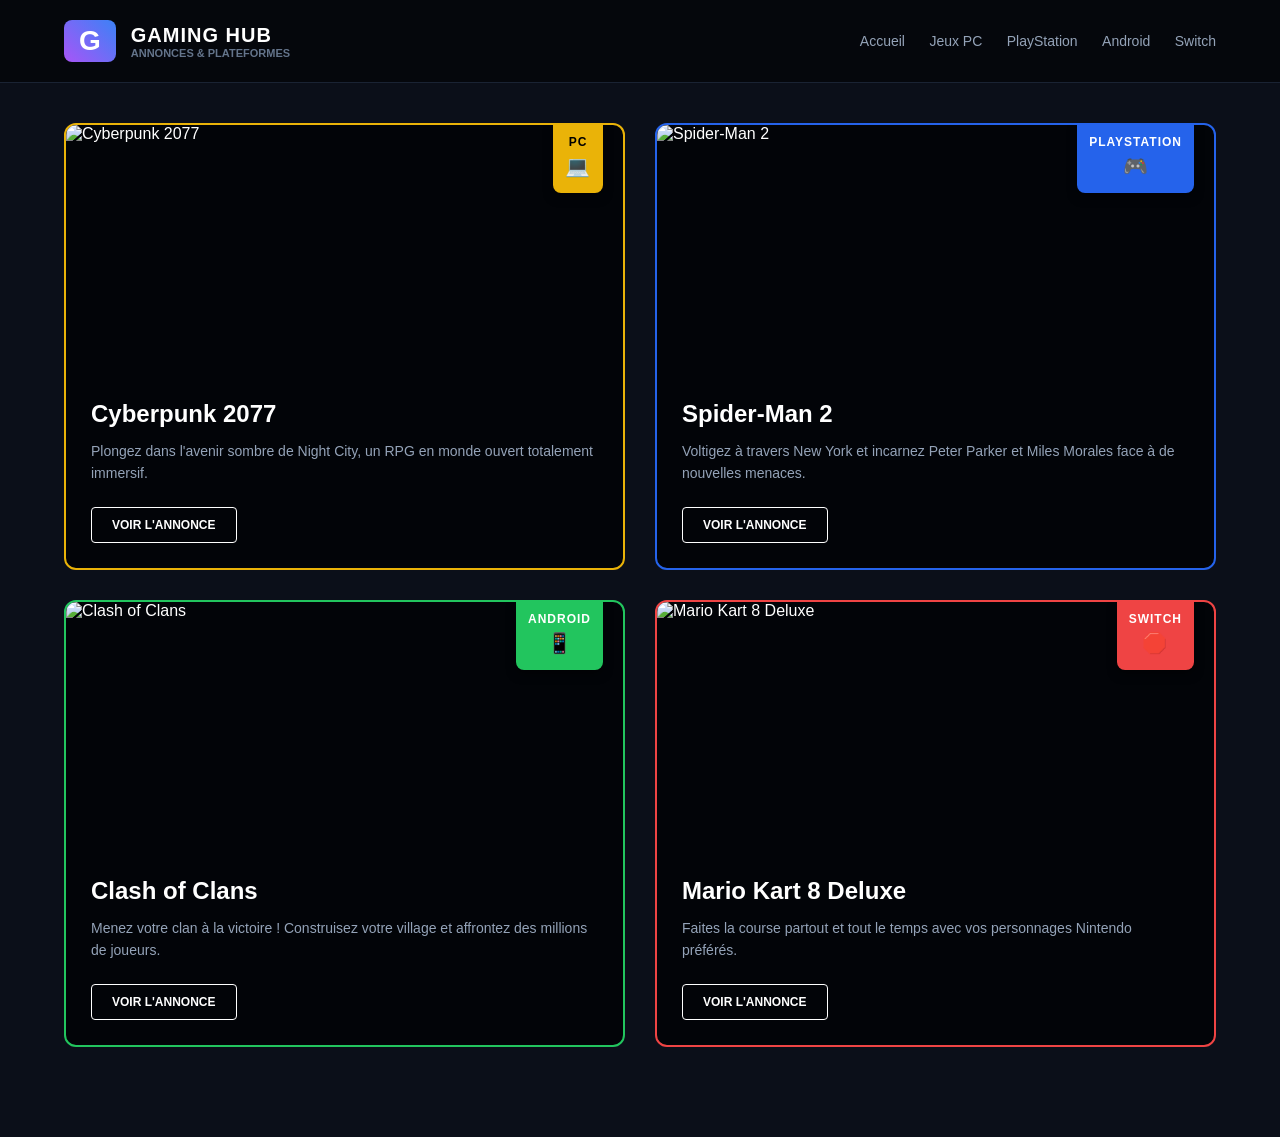
==== index.html @ 8c71f6ce "Ajout de la page Accueil (index et style)" ====
<!DOCTYPE html>
<html lang="fr">
<head>
    <meta charset="UTF-8">
    <meta name="viewport" content="width=device-width, initial-scale=1.0">
    <title>Gaming Hub - Annonces & Plateformes</title>
    <link rel="stylesheet" href="style.css">
</head>
<body>

    <header class="main-header">
        <div class="logo">
            <span class="logo-icon">G</span>
            <div class="logo-text">
                <h1>GAMING HUB</h1>
                <p>ANNONCES & PLATEFORMES</p>
            </div>
        </div>
      <nav class="nav-links">
    <a href="index.html">Accueil</a>
    <a href="Jeux%20PC.html">Jeux PC</a>
    <a href="PlayStation.html">PlayStation</a>
    <a href="Android.html">Android</a>
    <a href="Switch.html">Switch</a>
</nav>
    </header>

    <main class="games-grid">

        <article class="game-card pc-border">
            <div class="card-image-wrapper">
                <img src="https://images.unsplash.com/photo-1542751371-adc38448a05e?q=80&w=600" alt="Cyberpunk 2077" class="game-img">
                <span class="badge badge-pc">
                    <span class="badge-title">PC</span>
                    <span class="badge-icon">💻</span>
                </span>
            </div>
            <div class="game-content">
                <h2>Cyberpunk 2077</h2>
                <p>Plongez dans l'avenir sombre de Night City, un RPG en monde ouvert totalement immersif.</p>
                <a href="#" class="btn-action">VOIR L'ANNONCE</a>
            </div>
        </article>

        <article class="game-card ps-border">
            <div class="card-image-wrapper">
                <img src="https://images.unsplash.com/photo-1607604276583-eef5d076aa5f?q=80&w=600" alt="Spider-Man 2" class="game-img">
                <span class="badge badge-ps">
                    <span class="badge-title">PLAYSTATION</span>
                    <span class="badge-icon">🎮</span>
                </span>
            </div>
            <div class="game-content">
                <h2>Spider-Man 2</h2>
                <p>Voltigez à travers New York et incarnez Peter Parker et Miles Morales face à de nouvelles menaces.</p>
                <a href="#" class="btn-action">VOIR L'ANNONCE</a>
            </div>
        </article>

        <article class="game-card android-border">
            <div class="card-image-wrapper">
                <img src="https://images.unsplash.com/photo-1511512578047-dfb367046420?q=80&w=600" alt="Clash of Clans" class="game-img">
                <span class="badge badge-android">
                    <span class="badge-title">ANDROID</span>
                    <span class="badge-icon">📱</span>
                </span>
            </div>
            <div class="game-content">
                <h2>Clash of Clans</h2>
                <p>Menez votre clan à la victoire ! Construisez votre village et affrontez des millions de joueurs.</p>
                <a href="#" class="btn-action">VOIR L'ANNONCE</a>
            </div>
        </article>

        <article class="game-card switch-border">
            <div class="card-image-wrapper">
                <img src="https://images.unsplash.com/photo-1568658176307-bfbd2873abda?q=80&w=600" alt="Mario Kart 8 Deluxe" class="game-img">
                <span class="badge badge-switch">
                    <span class="badge-title">SWITCH</span>
                    <span class="badge-icon">🛑</span>
                </span>
            </div>
            <div class="game-content">
                <h2>Mario Kart 8 Deluxe</h2>
                <p>Faites la course partout et tout le temps avec vos personnages Nintendo préférés.</p>
                <a href="#" class="btn-action">VOIR L'ANNONCE</a>
            </div>
        </article>

    </main>

</body>
</html>
---- style.css ----
/* ---- Style Global ---- */
* {
    margin: 0;
    padding: 0;
    box-sizing: border-box;
    font-family: 'Segoe UI', Tahoma, Geneva, Verdana, sans-serif;
}

body {
    background-color: #0b0f19; /* Fond sombre comme sur l'image */
    color: #ffffff;
    padding-bottom: 50px;
}

/* ---- En-tête / Barre de navigation ---- */
.main-header {
    display: flex;
    justify-content: space-between;
    align-items: center;
    padding: 20px 5%;
    background-color: #05070c;
    border-bottom: 1px solid #1a2333;
}

.logo {
    display: flex;
    align-items: center;
    gap: 15px;
}

.logo-icon {
    font-size: 28px;
    font-weight: bold;
    background: linear-gradient(45deg, #a855f7, #3b82f6);
    padding: 5px 15px;
    border-radius: 8px;
}

.logo-text h1 {
    font-size: 20px;
    letter-spacing: 1px;
}

.logo-text p {
    font-size: 11px;
    color: #64748b;
    font-weight: bold;
}

.nav-links a {
    color: #94a3b8;
    text-decoration: none;
    margin-left: 20px;
    font-size: 14px;
    transition: color 0.3s;
}

.nav-links a:hover, .nav-links a.active {
    color: #ffffff;
}

/* ---- Grille Principale ---- */
.games-grid {
    display: grid;
    grid-template-columns: repeat(auto-fit, minmax(450px, 1fr));
    gap: 30px;
    padding: 40px 5%;
    max-width: 1400px;
    margin: 0 auto;
}

/* ---- La Carte de Jeu ---- */
.game-card {
    background-color: #020408;
    border-radius: 12px;
    overflow: hidden;
    border: 2px solid transparent;
    transition: transform 0.3s, box-shadow 0.3s;
    display: flex;
    flex-direction: column;
}

.game-card:hover {
    transform: translateY(-5px);
}

/* Bordures spécifiques aux couleurs de l'image */
.pc-border { border-color: #eab308; }       /* Jaune */
.ps-border { border-color: #2563eb; }       /* Bleu */
.android-border { border-color: #22c55e; }  /* Vert */
.switch-border { border-color: #ef4444; }   /* Rouge */

/* Conteneur de l'image et du badge */
.card-image-wrapper {
    position: relative;
    height: 250px;
    width: 100%;
}

.game-img {
    width: 100%;
    height: 100%;
    object-fit: cover;
}

/* ---- Les Badges (En haut à droite) ---- */
.badge {
    position: absolute;
    top: 0;
    right: 20px;
    display: flex;
    flex-direction: column;
    align-items: center;
    padding: 10px 12px 15px 12px;
    font-weight: bold;
    font-size: 12px;
    letter-spacing: 1px;
    border-radius: 0 0 8px 8px; /* Forme de ruban pendant */
    box-shadow: 0 4px 10px rgba(0,0,0,0.5);
}

.badge-icon {
    font-size: 20px;
    margin-top: 5px;
}

/* Couleurs des rubans */
.badge-pc { background-color: #eab308; color: #000; }
.badge-ps { background-color: #2563eb; color: #fff; }
.badge-android { background-color: #22c55e; color: #fff; }
.badge-switch { background-color: #ef4444; color: #fff; }

/* ---- Contenu Texte de la carte ---- */
.game-content {
    padding: 25px;
    display: flex;
    flex-direction: column;
    gap: 12px;
    flex-grow: 1;
}

.game-content h2 {
    font-size: 24px;
}

.game-content p {
    color: #94a3b8;
    font-size: 14px;
    line-height: 1.6;
    margin-bottom: 10px;
}

/* ---- Bouton d'action ---- */
.btn-action {
    align-self: flex-start;
    padding: 10px 20px;
    border: 1px solid #ffffff;
    color: #ffffff;
    text-decoration: none;
    font-size: 12px;
    font-weight: bold;
    border-radius: 4px;
    transition: background-color 0.3s, color 0.3s;
}

.btn-action:hover {
    background-color: #ffffff;
    color: #000000;
}
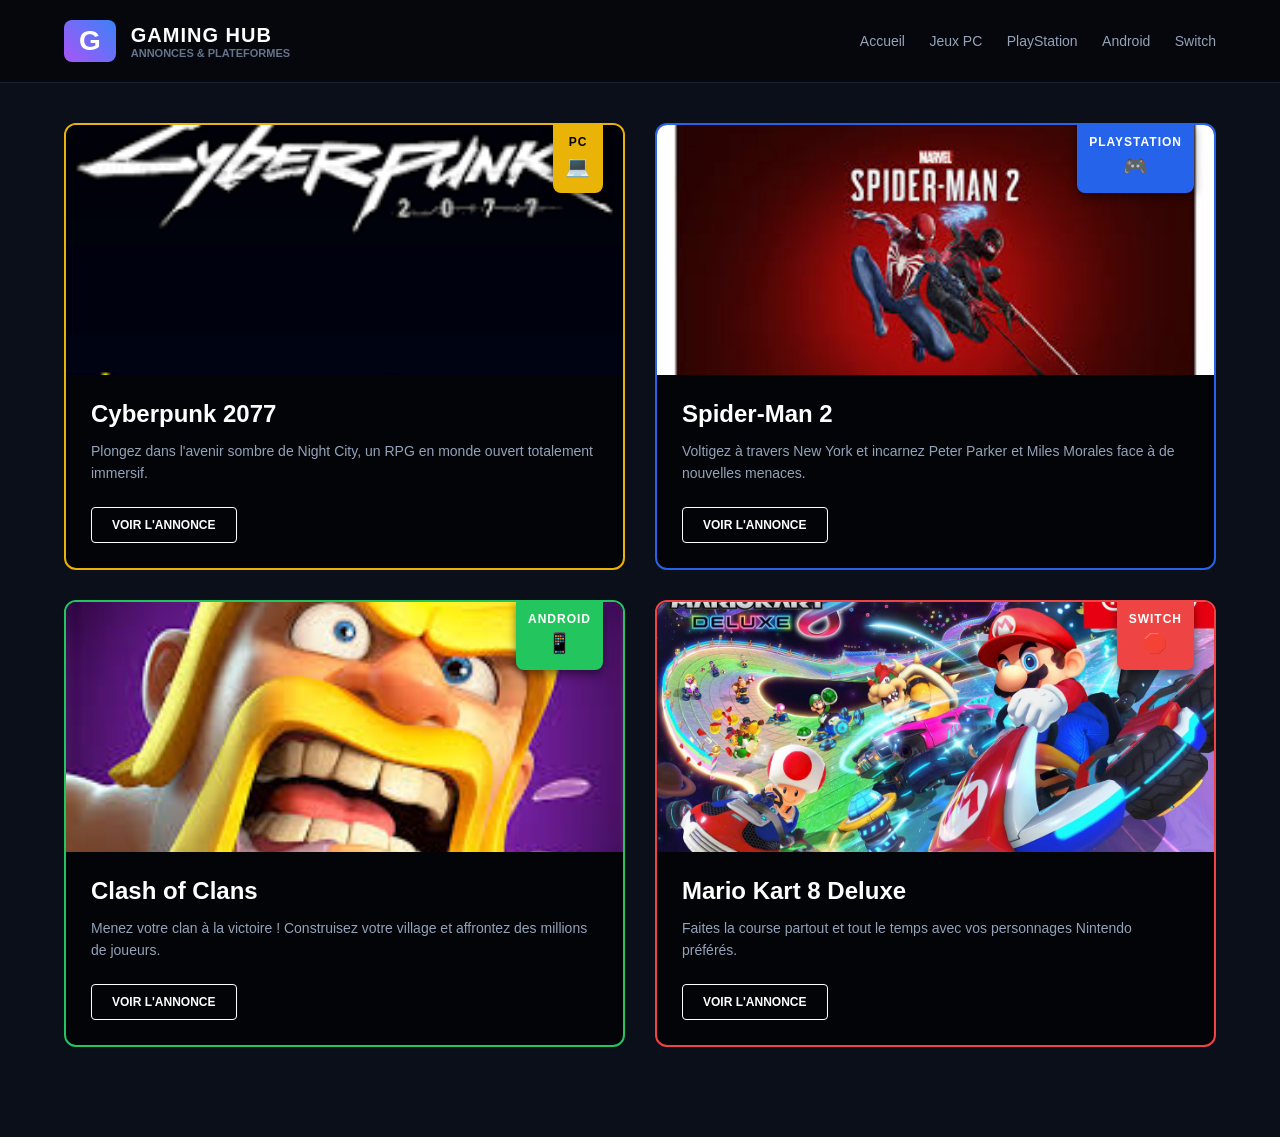
==== commit 5cf62cdb: "passage de l'utilisation des images en ligne en images locales" ====
--- a/index.html
+++ b/index.html
@@ -18,7 +18,7 @@
         </div>
       <nav class="nav-links">
     <a href="index.html">Accueil</a>
-    <a href="Jeux%20PC.html">Jeux PC</a>
+    <a href="jeux-pc.html">Jeux PC</a>
     <a href="PlayStation.html">PlayStation</a>
     <a href="Android.html">Android</a>
     <a href="Switch.html">Switch</a>
@@ -29,7 +29,7 @@
 
         <article class="game-card pc-border">
             <div class="card-image-wrapper">
-                <img src="https://images.unsplash.com/photo-1542751371-adc38448a05e?q=80&w=600" alt="Cyberpunk 2077" class="game-img">
+                <img src="/Src/Cyberpunk.png" alt="Cyberpunk 2077" class="game-img">
                 <span class="badge badge-pc">
                     <span class="badge-title">PC</span>
                     <span class="badge-icon">💻</span>
@@ -44,7 +44,7 @@
 
         <article class="game-card ps-border">
             <div class="card-image-wrapper">
-                <img src="https://images.unsplash.com/photo-1607604276583-eef5d076aa5f?q=80&w=600" alt="Spider-Man 2" class="game-img">
+                <img src="/Src/Spider_man.jpeg" alt="Spider-Man 2" class="game-img">
                 <span class="badge badge-ps">
                     <span class="badge-title">PLAYSTATION</span>
                     <span class="badge-icon">🎮</span>
@@ -59,7 +59,7 @@
 
         <article class="game-card android-border">
             <div class="card-image-wrapper">
-                <img src="https://images.unsplash.com/photo-1511512578047-dfb367046420?q=80&w=600" alt="Clash of Clans" class="game-img">
+                <img src="/Src/clash_of_clan.jpeg" alt="Clash of Clans" class="game-img">
                 <span class="badge badge-android">
                     <span class="badge-title">ANDROID</span>
                     <span class="badge-icon">📱</span>
@@ -74,7 +74,7 @@
 
         <article class="game-card switch-border">
             <div class="card-image-wrapper">
-                <img src="https://images.unsplash.com/photo-1568658176307-bfbd2873abda?q=80&w=600" alt="Mario Kart 8 Deluxe" class="game-img">
+                <img src="/Src/mario_card_8_deluxe.jpg" alt="Mario Kart 8 Deluxe" class="game-img">
                 <span class="badge badge-switch">
                     <span class="badge-title">SWITCH</span>
                     <span class="badge-icon">🛑</span>
